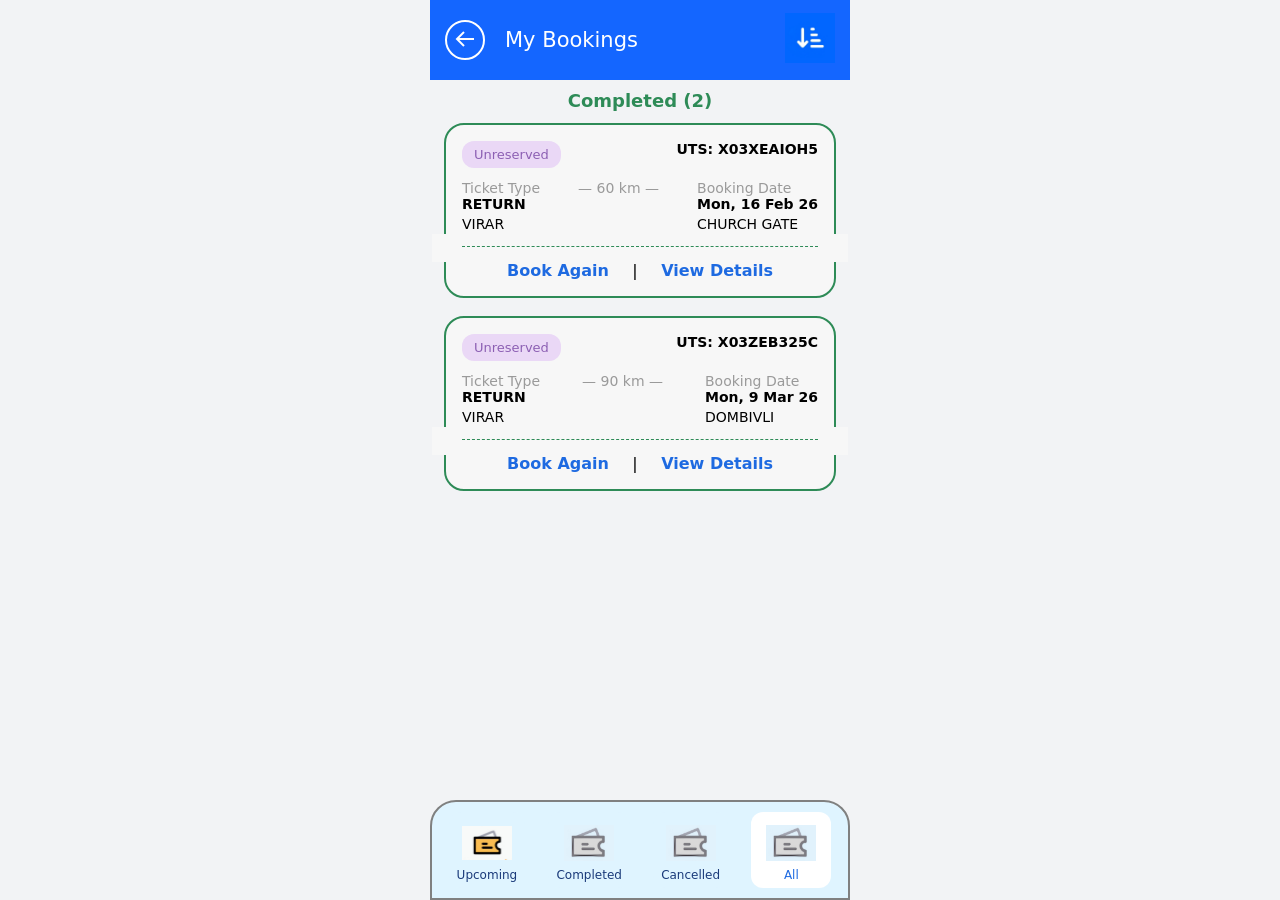
==== Booking/all.html @ 161c9c91 "first commit" ====
<!DOCTYPE html>
<html lang="en">
<head>
<meta charset="UTF-8">
<meta name="viewport" content="width=device-width, initial-scale=1.0">
<title>Completed</title>
<link rel="stylesheet" href="../Style/complete.css">
<link href='https://unpkg.com/boxicons@2.1.4/css/boxicons.min.css' rel='stylesheet'>
</head>

<body>

<div class="app">

<!-- TOP BAR -->
<div class="topbar">

    <a href="../index.html" class="back-btn">
        <i class='bx bx-arrow-back'></i>
    </a>

    <h2>My Bookings</h2>

    <a href="#" class="filter-icon">
        <img src="../image/filter.jpg" class="fi">
    </a>

</div>

<!-- CONTENT -->
<div class="content">

<div class="status">Completed (2)</div>

<!-- TICKET 1 -->
<div class="ticket">

<div class="ticket-header">
<span class="tag">Unreserved</span>
<span class="uts">UTS: X03XEAIOH5</span>
</div>

<div class="ticket-body">

<div>
<p class="label">Ticket Type</p>
<p class="value">RETURN</p>
<p class="station">VIRAR</p>
</div>

<div class="center">— 60 km —</div>

<div>
<p class="label">Booking Date</p>
<p class="value">Mon, 16 Feb 26</p>
<p class="station">CHURCH GATE</p>
</div>

</div>

<div class="divider"></div>

<div class="ticket-actions">
<a href="book.html">Book Again</a>
<span>|</span>
<a href="detail.html">View Details</a>
</div>

</div>

<!-- TICKET 2 -->
<div class="ticket">

<div class="ticket-header">
<span class="tag">Unreserved</span>
<span class="uts">UTS: X03ZEB325C</span>
</div>

<div class="ticket-body">

<div>
<p class="label">Ticket Type</p>
<p class="value">RETURN</p>
<p class="station">VIRAR</p>
</div>

<div class="center">— 90 km —</div>

<div>
<p class="label">Booking Date</p>
<p class="value">Mon, 9 Mar 26</p>
<p class="station">DOMBIVLI</p>
</div>

</div>

<div class="divider"></div>

<div class="ticket-actions">
<a href="book.html">Book Again</a>
<span>|</span>
<a href="detail2.html">View Details</a>
</div>

</div>

</div>

<!-- BOTTOM NAV -->
<div class="tabs">

    <a href="upcoming.html" class="tab">
        <img src="../image/t2.jpg" class="nlogo">
        <p>Upcoming</p>
    </a>

    <a href="complete.html" class="tab">
        <img src="../image/t3.jpg" class="nlogo">
        <p>Completed</p>
    </a>

    <a href="cancel.html" class="tab">
        <img src="../image/t3.jpg" class="nlogo">
        <p>Cancelled</p>
    </a>

    <a href="all.html" class="tab">
        <img src="../image/t3.jpg" class="nlogo">
        <p>All</p>
    </a>

</div>

</div>
<script src="script.js"></script>
</body>
</html>
---- Style/complete.css ----
*{
margin:0;
padding:0;
box-sizing:border-box;
font-family: system-ui, -apple-system, sans-serif;
}

body{
background:#f2f3f5;
display:flex;
justify-content:center;
}

.app{
width:100%;
max-width:420px;
min-height:100vh;
background:#f2f3f5;
}

/* TOPBAR */
.topbar{
position:fixed;
top:0;
left:0;
right:0;
height:80px;
background:#1466ff;
display:flex;
align-items:center;
padding:0 15px;
color:white;
max-width:420px;
margin:auto;
z-index:1000;
}

.topbar h2{
font-size:21px;
font-weight:500;
margin-right: auto;

}

/* ICON BUTTONS */
.back-btn{
text-decoration:none;
color:white;
width:40px;
height:40px;
display:flex;
align-items:center;
justify-content:center;
border-radius:50%;
border:2px solid white;
transition:0.3s;
margin-right: 20px;
}

/* ICON SIZE */
.back-btn i{
font-size:24px;
text-align: center;
transition:0.3s;
}
.fi{
width: 50px;        /* PERFECT SIZE */
height: 50px; 
}

/* 🔥 HOVER FIX (IMPORTANT) */
.back-btn:hover,
.filter-icon:hover{
background:white;
}

/* CHANGE ICON COLOR ON HOVER */
.back-btn:hover i,
.filter-icon:hover i{
color:#1e6ae1;
}
/* CONTENT */
.content{
padding:90px 14px 20px;
}

.status{
text-align:center;
font-size:18px;
font-weight:600;
color:#2e8b57;
margin-bottom:12px;
}

/* TICKET */
.ticket{
background:#f7f7f7;
border:2px solid #2e8b57;
border-radius:20px;
padding:16px;
margin-bottom:18px;
position:relative;
transition:0.2s;
}



.ticket::before,
.ticket::after{
content:"";
position:absolute;
top:64%;
width:28px;
height:28px;
background:#f7f7f7;
}

.ticket::before{ left:-14px; }
.ticket::after{ right:-14px; }

/* HEADER */
.ticket-header{
display:flex;
justify-content:space-between;
margin-bottom:12px;
}

.tag{
background:#ead8f6;
color:#8c5fb3;
padding:6px 12px;
border-radius:12px;
font-size:13px;
}

.uts{
font-size:14px;
font-weight:600;
}

/* BODY */
.ticket-body{
display:flex;
justify-content: space-between;
font-size: 14px;
}

.label{
color:#9a9a9a;
}

.value{
font-weight:600;
}

.station{
font-weight:400;
margin-top:4px;
}

.center{
color:#9a9a9a;
padding: 40px -10px;
}

/* DIVIDER */
.divider{
border-top:1px dashed #2e8b57;
margin:14px 0;
}

/* ACTIONS */
.ticket-actions{
display:flex;
justify-content:space-between;
padding:0 45px;
}

.ticket-actions a{
text-decoration:none;
color:#1e6ae1;
font-size:16px;
font-weight: bold;
transition:0.2s;
}

.ticket-actions a:hover{
color:#0d47a1;
text-decoration:underline;
}

/* NAV */
.tabs{
position:fixed;
bottom:0;
left:0;
right:0;
width:100%;              /* responsive */
max-width:420px;
margin:auto;
background:#d9e5f0;
display:flex;
padding:10px 5px;
border-radius:26px 26px 0 0;
justify-content:space-around;
align-items:center;      /* center items vertically */
z-index:1000;
}

/* NAV */
.tabs{
position:fixed;
bottom:0;
left:0;
right:0;
width:100%;
max-width:420px;
margin:auto;
background:#dff4ff;
display:flex;
justify-content:space-around;
padding:10px 5px;
border-radius:26px 26px 0 0;
border: 2px solid grey;
}

/* EACH TAB */
.tab{
display:flex;
flex-direction:column;
align-items:center;
justify-content:center;
padding:6px 8px;
border-radius:12px;
text-decoration:none;
transition:0.3s;
background-color: #dff4ff;
}

/* HOVER */
.tab:hover{
background:#ffffff80;
}

/* ICON IMAGE */
.nlogo{
width:50px;
height:50px;
object-fit:contain;
}

/* TEXT */
.tab p{
font-size:12px;
margin:0;
color:#1a3a7a;
}

/* ✅ ACTIVE (ADDED ONLY) */
.tab.active{
    width: 80px;
background:#ffffff;
}

.tab.active p{
color:#1e6ae1;
}
/* RESPONSIVE */
@media (max-width:360px){
.tab{ font-size:11px; }
.ticket-icon{ width:20px; }
}
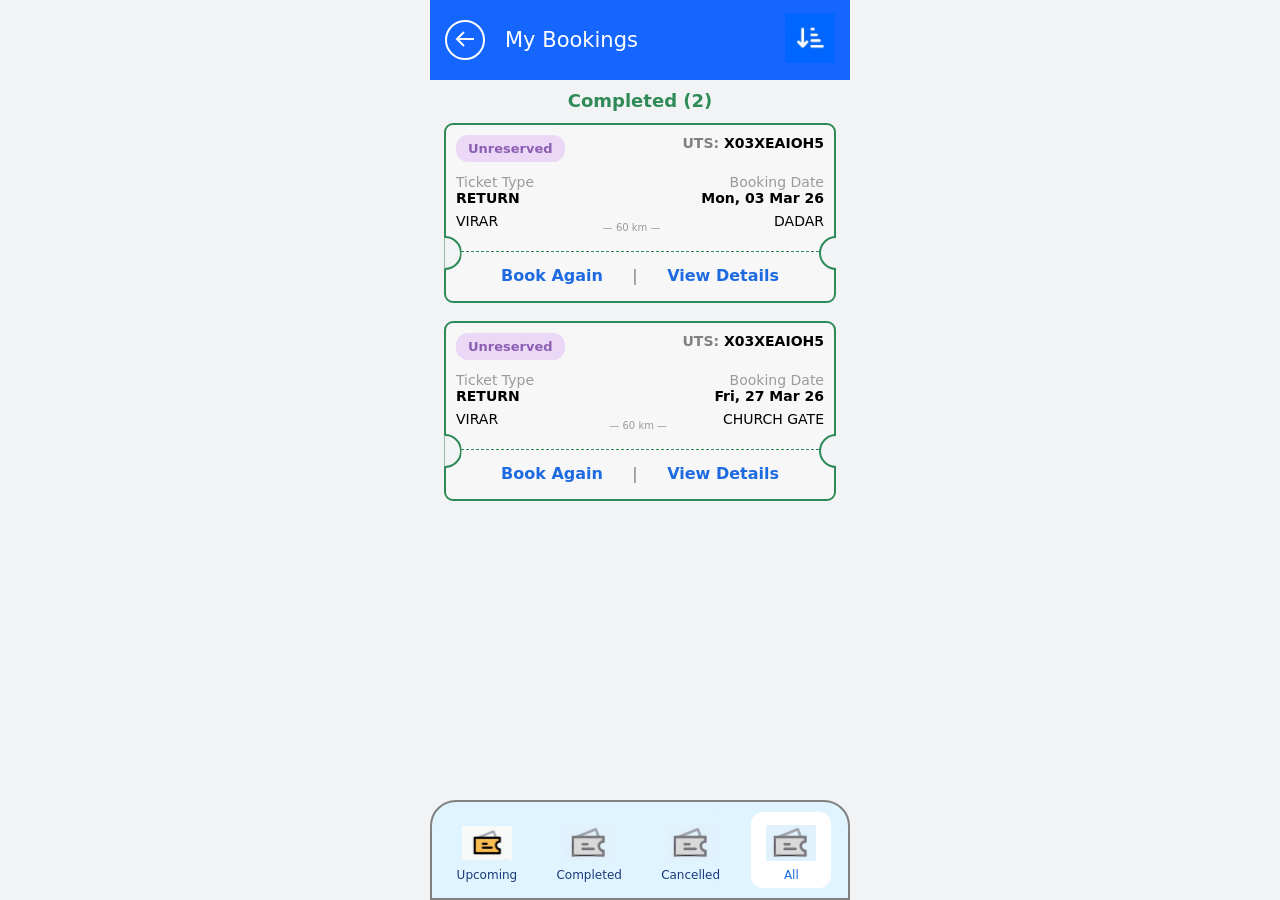
==== commit 7083c8ff: "Update all card" ====
--- a/Booking/all.html
+++ b/Booking/all.html
@@ -36,8 +36,8 @@
 <div class="ticket">
 
 <div class="ticket-header">
-<span class="tag">Unreserved</span>
-<span class="uts">UTS: X03XEAIOH5</span>
+<div class="tag">Unreserved</div>
+<div class="uts"><span> UTS:</span> X03XEAIOH5</div>
 </div>
 
 <div class="ticket-body">
@@ -51,9 +51,9 @@
 <div class="center">— 60 km —</div>
 
 <div>
-<p class="label">Booking Date</p>
-<p class="value">Mon, 16 Feb 26</p>
-<p class="station">CHURCH GATE</p>
+<p class="label1">Booking Date</p>
+<p class="value1">Mon, 03 Mar 26</p>
+<p class="station1">DADAR</p>
 </div>
 
 </div>
@@ -72,8 +72,8 @@
 <div class="ticket">
 
 <div class="ticket-header">
-<span class="tag">Unreserved</span>
-<span class="uts">UTS: X03ZEB325C</span>
+<div class="tag">Unreserved</div>
+<div class="uts"><span> UTS:</span> X03XEAIOH5</div>
 </div>
 
 <div class="ticket-body">
@@ -84,12 +84,12 @@
 <p class="station">VIRAR</p>
 </div>
 
-<div class="center">— 90 km —</div>
+<div class="center">— 60 km —</div>
 
 <div>
-<p class="label">Booking Date</p>
-<p class="value">Mon, 9 Mar 26</p>
-<p class="station">DOMBIVLI</p>
+<p class="label1">Booking Date</p>
+<p class="value1">Fri, 27 Mar 26</p>
+<p class="station1">CHURCH GATE</p>
 </div>
 
 </div>
@@ -100,8 +100,6 @@
 <a href="book.html">Book Again</a>
 <span>|</span>
 <a href="detail2.html">View Details</a>
-</div>
-
 </div>
 
 </div>
--- a/Style/complete.css
+++ b/Style/complete.css
@@ -96,8 +96,8 @@
 .ticket{
 background:#f7f7f7;
 border:2px solid #2e8b57;
-border-radius:20px;
-padding:16px;
+border-radius:9px;
+padding:10px;
 margin-bottom:18px;
 position:relative;
 transition:0.2s;
@@ -106,17 +106,32 @@
 
 
 .ticket::before,
-.ticket::after{
-content:"";
-position:absolute;
-top:64%;
-width:28px;
-height:28px;
-background:#f7f7f7;
-}
-
-.ticket::before{ left:-14px; }
-.ticket::after{ right:-14px; }
+.ticket::after {
+    content: "";
+    position: absolute;
+    top: 63%;
+    width: 30px;
+    height: 30px;
+    border-radius: 50%;
+    background: #f3f4f6;
+    border: 2px solid #2e8b57;
+}
+
+/* LEFT → INNER CUT (remove inside part) */
+.ticket::before {
+    left: -18.5px;
+
+    /* hide RIGHT half (inside side) */
+    clip-path: inset(0 0 0 50%);
+}
+
+/* RIGHT → OUTER CUT (remove outside part) */
+.ticket::after {
+    right: -19px;
+
+    /* hide RIGHT half (outside side) */
+    clip-path: inset(0 50% 0 0);
+}
 
 /* HEADER */
 .ticket-header{
@@ -131,6 +146,7 @@
 padding:6px 12px;
 border-radius:12px;
 font-size:13px;
+font-weight: bold;
 }
 
 .uts{
@@ -138,6 +154,10 @@
 font-weight:600;
 }
 
+span{
+    color: gray;
+}
+
 /* BODY */
 .ticket-body{
 display:flex;
@@ -155,18 +175,37 @@
 
 .station{
 font-weight:400;
-margin-top:4px;
+margin-top:7px;
+}
+
+.label1{
+color:#9a9a9a;
+text-align: right;
+}
+
+.value1{
+font-weight:600;
+text-align: right;
+}
+
+.station1{
+font-weight:400;
+margin-top:7px;
+text-align: right;
 }
 
 .center{
 color:#9a9a9a;
-padding: 40px -10px;
+font-size: 10px;
+padding: 48px;
+padding-right: 20px;
 }
 
 /* DIVIDER */
 .divider{
 border-top:1px dashed #2e8b57;
 margin:14px 0;
+margin-top: -30px;
 }
 
 /* ACTIONS */
@@ -174,6 +213,7 @@
 display:flex;
 justify-content:space-between;
 padding:0 45px;
+margin-bottom: 6px;
 }
 
 .ticket-actions a{
@@ -188,6 +228,7 @@
 color:#0d47a1;
 text-decoration:underline;
 }
+
 
 /* NAV */
 .tabs{
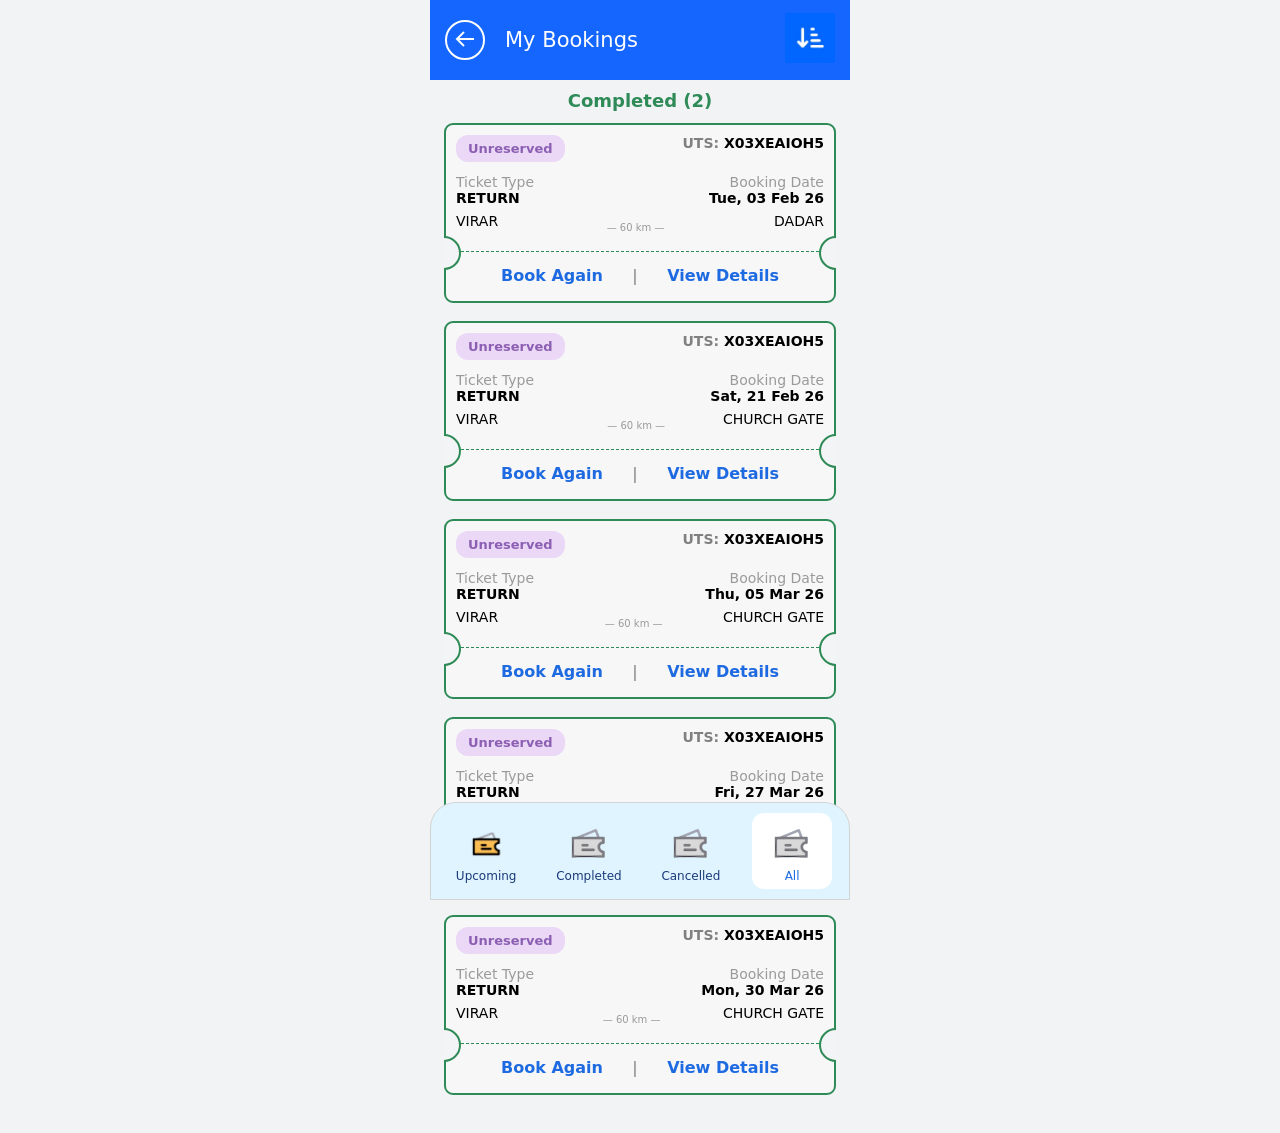
==== commit 369b3312: "COMPLETE" ====
--- a/Booking/all.html
+++ b/Booking/all.html
@@ -52,7 +52,7 @@
 
 <div>
 <p class="label1">Booking Date</p>
-<p class="value1">Mon, 03 Mar 26</p>
+<p class="value1">Tue, 03 Feb 26</p>
 <p class="station1">DADAR</p>
 </div>
 
@@ -88,7 +88,115 @@
 
 <div>
 <p class="label1">Booking Date</p>
+<p class="value1">Sat, 21 Feb 26</p>
+<p class="station1">CHURCH GATE</p>
+</div>
+
+</div>
+
+<div class="divider"></div>
+
+<div class="ticket-actions">
+<a href="book.html">Book Again</a>
+<span>|</span>
+<a href="detail2.html">View Details</a>
+</div>
+
+</div>
+
+<!-- TICKET 3 -->
+<div class="ticket">
+
+<div class="ticket-header">
+<div class="tag">Unreserved</div>
+<div class="uts"><span> UTS:</span> X03XEAIOH5</div>
+</div>
+
+<div class="ticket-body">
+
+<div>
+<p class="label">Ticket Type</p>
+<p class="value">RETURN</p>
+<p class="station">VIRAR</p>
+</div>
+
+<div class="center">— 60 km —</div>
+
+<div>
+<p class="label1">Booking Date</p>
+<p class="value1">Thu, 05 Mar 26</p>
+<p class="station1">CHURCH GATE</p>
+</div>
+
+</div>
+
+<div class="divider"></div>
+
+<div class="ticket-actions">
+<a href="book.html">Book Again</a>
+<span>|</span>
+<a href="detail2.html">View Details</a>
+</div>
+
+</div>
+
+<!-- TICKET 4 -->
+<div class="ticket">
+
+<div class="ticket-header">
+<div class="tag">Unreserved</div>
+<div class="uts"><span> UTS:</span> X03XEAIOH5</div>
+</div>
+
+<div class="ticket-body">
+
+<div>
+<p class="label">Ticket Type</p>
+<p class="value">RETURN</p>
+<p class="station">VIRAR</p>
+</div>
+
+<div class="center">— 60 km —</div>
+
+<div>
+<p class="label1">Booking Date</p>
 <p class="value1">Fri, 27 Mar 26</p>
+<p class="station1">CHURCH GATE</p>
+</div>
+
+</div>
+
+<div class="divider"></div>
+
+<div class="ticket-actions">
+<a href="book.html">Book Again</a>
+<span>|</span>
+<a href="detail2.html">View Details</a>
+</div>
+
+</div>
+
+<!-- TICKET 5 -->
+<div class="ticket">
+
+<div class="ticket-header">
+<div class="tag">Unreserved</div>
+<div class="uts"><span> UTS:</span> X03XEAIOH5</div>
+</div>
+
+<div class="ticket-body">
+
+<div>
+<p class="label">Ticket Type</p>
+<p class="value">RETURN</p>
+<p class="station">VIRAR</p>
+</div>
+
+<div class="center">— 60 km —</div>
+
+<div>
+<p class="label1">Booking Date</p>
+<p class="value1">Mon, 30 Mar 26</p>
 <p class="station1">CHURCH GATE</p>
 </div>
 
@@ -108,22 +216,22 @@
 <div class="tabs">
 
     <a href="upcoming.html" class="tab">
-        <img src="../image/t2.jpg" class="nlogo">
+        <img src="../image/t2.png" class="nlogo">
         <p>Upcoming</p>
     </a>
 
     <a href="complete.html" class="tab">
-        <img src="../image/t3.jpg" class="nlogo">
+        <img src="../image/t3.png" class="nlogo">
         <p>Completed</p>
     </a>
 
     <a href="cancel.html" class="tab">
-        <img src="../image/t3.jpg" class="nlogo">
+        <img src="../image/t3.png" class="nlogo">
         <p>Cancelled</p>
     </a>
 
     <a href="all.html" class="tab">
-        <img src="../image/t3.jpg" class="nlogo">
+        <img src="../image/t3.png" class="nlogo">
         <p>All</p>
     </a>
 
--- a/Style/complete.css
+++ b/Style/complete.css
@@ -119,7 +119,7 @@
 
 /* LEFT → INNER CUT (remove inside part) */
 .ticket::before {
-    left: -18.5px;
+    left: -19px;
 
     /* hide RIGHT half (inside side) */
     clip-path: inset(0 0 0 50%);
@@ -262,7 +262,7 @@
 justify-content:space-around;
 padding:10px 5px;
 border-radius:26px 26px 0 0;
-border: 2px solid grey;
+border: 1px solid lightgray;
 }
 
 /* EACH TAB */
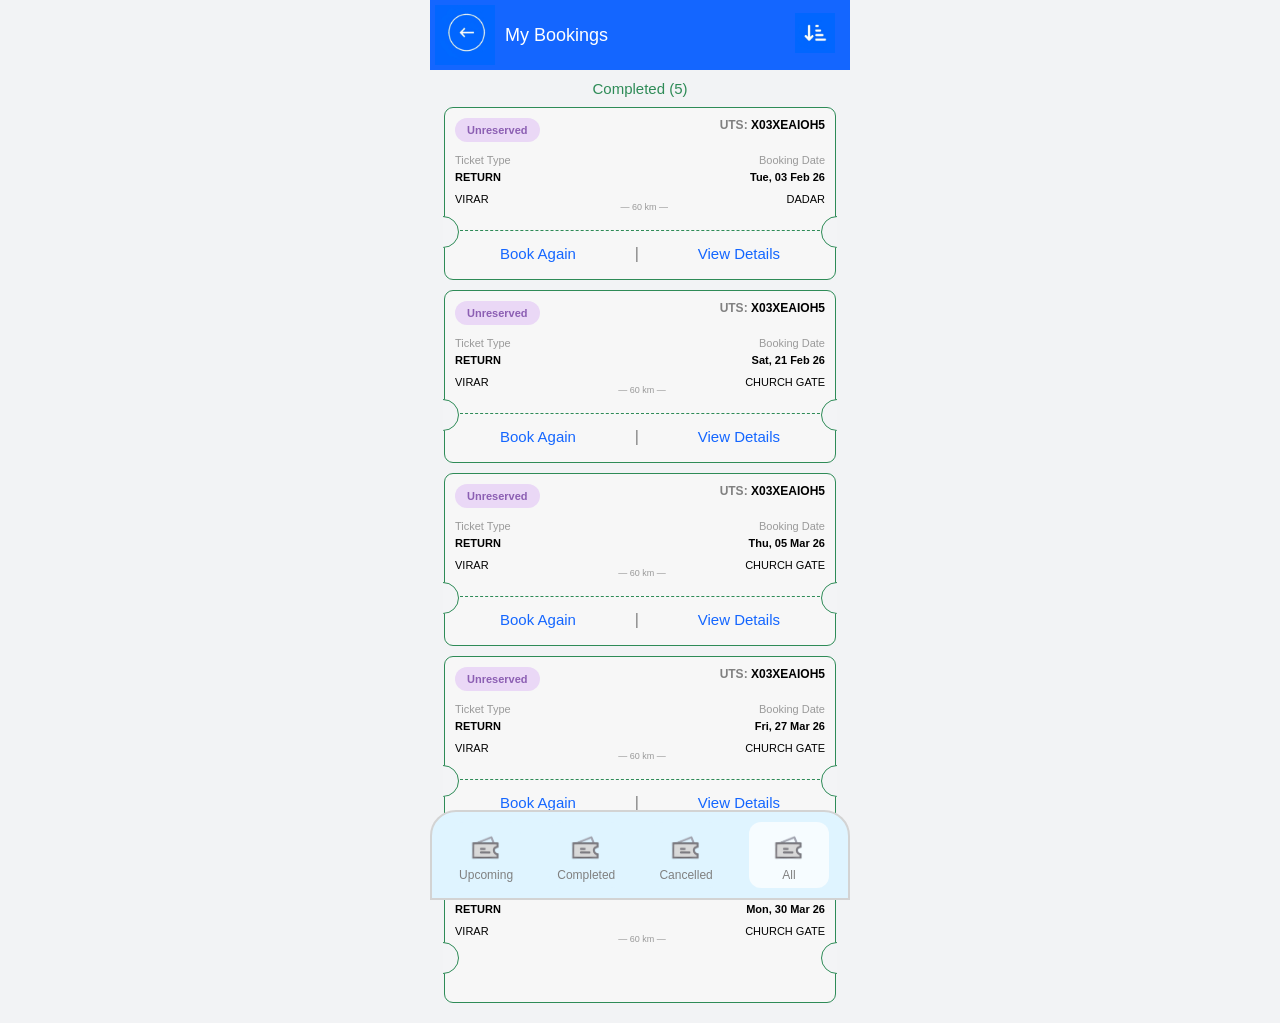
==== commit 4f70653c: "fully complete" ====
--- a/Booking/all.html
+++ b/Booking/all.html
@@ -1,36 +1,37 @@
 <!DOCTYPE html>
 <html lang="en">
 <head>
-<meta charset="UTF-8">
-<meta name="viewport" content="width=device-width, initial-scale=1.0">
-<title>Completed</title>
-<link rel="stylesheet" href="../Style/complete.css">
-<link href='https://unpkg.com/boxicons@2.1.4/css/boxicons.min.css' rel='stylesheet'>
+    <meta charset="UTF-8">
+    <meta name="viewport" content="width=device-width, initial-scale=1.0">
+    <title>Completed</title>
+    <link rel="stylesheet" href="../Style/complete.css">
+    <link href='https://unpkg.com/boxicons@2.1.4/css/boxicons.min.css' rel='stylesheet'>
+    <link href="https://fonts.googleapis.com/css2?family=Roboto:wght@300;400;500;700&display=swap" rel="stylesheet">
 </head>
 
 <body>
 
 <div class="app">
 
-<!-- TOP BAR -->
-<div class="topbar">
-
-    <a href="../index.html" class="back-btn">
-        <i class='bx bx-arrow-back'></i>
-    </a>
-
-    <h2>My Bookings</h2>
-
-    <a href="#" class="filter-icon">
-        <img src="../image/filter.jpg" class="fi">
-    </a>
-
-</div>
-
-<!-- CONTENT -->
-<div class="content">
-
-<div class="status">Completed (2)</div>
+    <!-- TOP BAR -->
+    <div class="topbar">
+
+        <a href="../index.html" class="back-btn">
+            <img src="../image/back.jpg" class="fi2">
+        </a>
+
+        <h2>My Bookings</h2>
+
+        <a href="#" class="filter-icon">
+            <img src="../image/filter.jpg" class="fi">
+        </a>
+
+    </div>
+
+    <!-- CONTENT -->
+    <div class="content">
+
+        <div class="status"> Completed (5)</div>
 
 <!-- TICKET 1 -->
 <div class="ticket">
@@ -202,42 +203,32 @@
 
 </div>
 
-<div class="divider"></div>
-
-<div class="ticket-actions">
-<a href="book.html">Book Again</a>
-<span>|</span>
-<a href="detail2.html">View Details</a>
-</div>
-
-</div>
-
-<!-- BOTTOM NAV -->
-<div class="tabs">
-
-    <a href="upcoming.html" class="tab">
-        <img src="../image/t2.png" class="nlogo">
-        <p>Upcoming</p>
-    </a>
-
-    <a href="complete.html" class="tab">
-        <img src="../image/t3.png" class="nlogo">
-        <p>Completed</p>
-    </a>
-
-    <a href="cancel.html" class="tab">
-        <img src="../image/t3.png" class="nlogo">
-        <p>Cancelled</p>
-    </a>
-
-    <a href="all.html" class="tab">
-        <img src="../image/t3.png" class="nlogo">
-        <p>All</p>
-    </a>
-
-</div>
-
-</div>
-<script src="script.js"></script>
+        <!-- BOTTOM NAV -->
+        <div class="tabs">
+
+            <a href="upcoming.html" class="tab">
+                <img src="../image/t3.png" class="nlogo">
+                <p>Upcoming</p>
+            </a>
+
+            <a href="complete.html" class="tab">
+                <img src="../image/t3.png" class="nlogo">
+                <p>Completed</p>
+            </a>
+
+            <a href="cancel.html" class="tab">
+                <img src="../image/t3.png" class="nlogo">
+                <p>Cancelled</p>
+            </a>
+
+            <a href="all.html" class="tab">
+                <img src="../image/t3.png" class="nlogo">
+                <p>All</p>
+            </a>
+
+        </div>
+
+    </div>
+    <script src="script.js"></script>
 </body>
 </html>
--- a/Style/complete.css
+++ b/Style/complete.css
@@ -2,7 +2,7 @@
 margin:0;
 padding:0;
 box-sizing:border-box;
-font-family: system-ui, -apple-system, sans-serif;
+font-family: 'Bahnschrift', sans-serif;
 }
 
 body{
@@ -24,7 +24,7 @@
 top:0;
 left:0;
 right:0;
-height:80px;
+height:70px;
 background:#1466ff;
 display:flex;
 align-items:center;
@@ -36,7 +36,7 @@
 }
 
 .topbar h2{
-font-size:21px;
+font-size:18px;
 font-weight:500;
 margin-right: auto;
 
@@ -58,27 +58,18 @@
 }
 
 /* ICON SIZE */
-.back-btn i{
-font-size:24px;
-text-align: center;
-transition:0.3s;
+.fi2{
+width: 60px;        /* PERFECT SIZE */
+height: 60px;
+text-decoration: none;
+
 }
 .fi{
-width: 50px;        /* PERFECT SIZE */
-height: 50px; 
-}
-
-/* 🔥 HOVER FIX (IMPORTANT) */
-.back-btn:hover,
-.filter-icon:hover{
-background:white;
-}
-
-/* CHANGE ICON COLOR ON HOVER */
-.back-btn:hover i,
-.filter-icon:hover i{
-color:#1e6ae1;
-}
+width: 40px;        /* PERFECT SIZE */
+height: 40px;
+}
+
+
 /* CONTENT */
 .content{
 padding:90px 14px 20px;
@@ -86,21 +77,20 @@
 
 .status{
 text-align:center;
-font-size:18px;
-font-weight:600;
+font-size:15px;
+font-weight:400;
 color:#2e8b57;
-margin-bottom:12px;
+margin-top:-10px;
 }
 
 /* TICKET */
 .ticket{
 background:#f7f7f7;
-border:2px solid #2e8b57;
+border:1px solid #2e8b57;
 border-radius:9px;
 padding:10px;
-margin-bottom:18px;
+margin-top:10px;
 position:relative;
-transition:0.2s;
 }
 
 
@@ -114,12 +104,12 @@
     height: 30px;
     border-radius: 50%;
     background: #f3f4f6;
-    border: 2px solid #2e8b57;
+    border: 1px solid #2e8b57;
 }
 
 /* LEFT → INNER CUT (remove inside part) */
 .ticket::before {
-    left: -19px;
+    left: -18px;
 
     /* hide RIGHT half (inside side) */
     clip-path: inset(0 0 0 50%);
@@ -127,7 +117,7 @@
 
 /* RIGHT → OUTER CUT (remove outside part) */
 .ticket::after {
-    right: -19px;
+    right: -18px;
 
     /* hide RIGHT half (outside side) */
     clip-path: inset(0 50% 0 0);
@@ -145,12 +135,12 @@
 color:#8c5fb3;
 padding:6px 12px;
 border-radius:12px;
-font-size:13px;
+font-size:11px;
 font-weight: bold;
 }
 
 .uts{
-font-size:14px;
+font-size:12px;
 font-weight:600;
 }
 
@@ -162,7 +152,7 @@
 .ticket-body{
 display:flex;
 justify-content: space-between;
-font-size: 14px;
+font-size: 11px;
 }
 
 .label{
@@ -171,11 +161,12 @@
 
 .value{
 font-weight:600;
+margin-top: 5px;
 }
 
 .station{
 font-weight:400;
-margin-top:7px;
+margin-top:10px;
 }
 
 .label1{
@@ -186,17 +177,18 @@
 .value1{
 font-weight:600;
 text-align: right;
+margin-top: 5px;
 }
 
 .station1{
 font-weight:400;
-margin-top:7px;
+margin-top:10px;
 text-align: right;
 }
 
 .center{
 color:#9a9a9a;
-font-size: 10px;
+font-size: 9px;
 padding: 48px;
 padding-right: 20px;
 }
@@ -218,34 +210,9 @@
 
 .ticket-actions a{
 text-decoration:none;
-color:#1e6ae1;
-font-size:16px;
-font-weight: bold;
-transition:0.2s;
-}
-
-.ticket-actions a:hover{
-color:#0d47a1;
-text-decoration:underline;
-}
-
-
-/* NAV */
-.tabs{
-position:fixed;
-bottom:0;
-left:0;
-right:0;
-width:100%;              /* responsive */
-max-width:420px;
-margin:auto;
-background:#d9e5f0;
-display:flex;
-padding:10px 5px;
-border-radius:26px 26px 0 0;
-justify-content:space-around;
-align-items:center;      /* center items vertically */
-z-index:1000;
+color:#1466ff;
+font-size:15px;
+font-weight:500;
 }
 
 /* NAV */
@@ -262,7 +229,7 @@
 justify-content:space-around;
 padding:10px 5px;
 border-radius:26px 26px 0 0;
-border: 1px solid lightgray;
+border: 2px solid lightgray;
 }
 
 /* EACH TAB */
@@ -285,8 +252,8 @@
 
 /* ICON IMAGE */
 .nlogo{
-width:50px;
-height:50px;
+width:40px;
+height:40px;
 object-fit:contain;
 }
 
@@ -294,17 +261,18 @@
 .tab p{
 font-size:12px;
 margin:0;
-color:#1a3a7a;
+color:gray;
 }
 
 /* ✅ ACTIVE (ADDED ONLY) */
 .tab.active{
     width: 80px;
-background:#ffffff;
+background:#f6fcff;
+
 }
 
 .tab.active p{
-color:#1e6ae1;
+color:gray;
 }
 /* RESPONSIVE */
 @media (max-width:360px){
